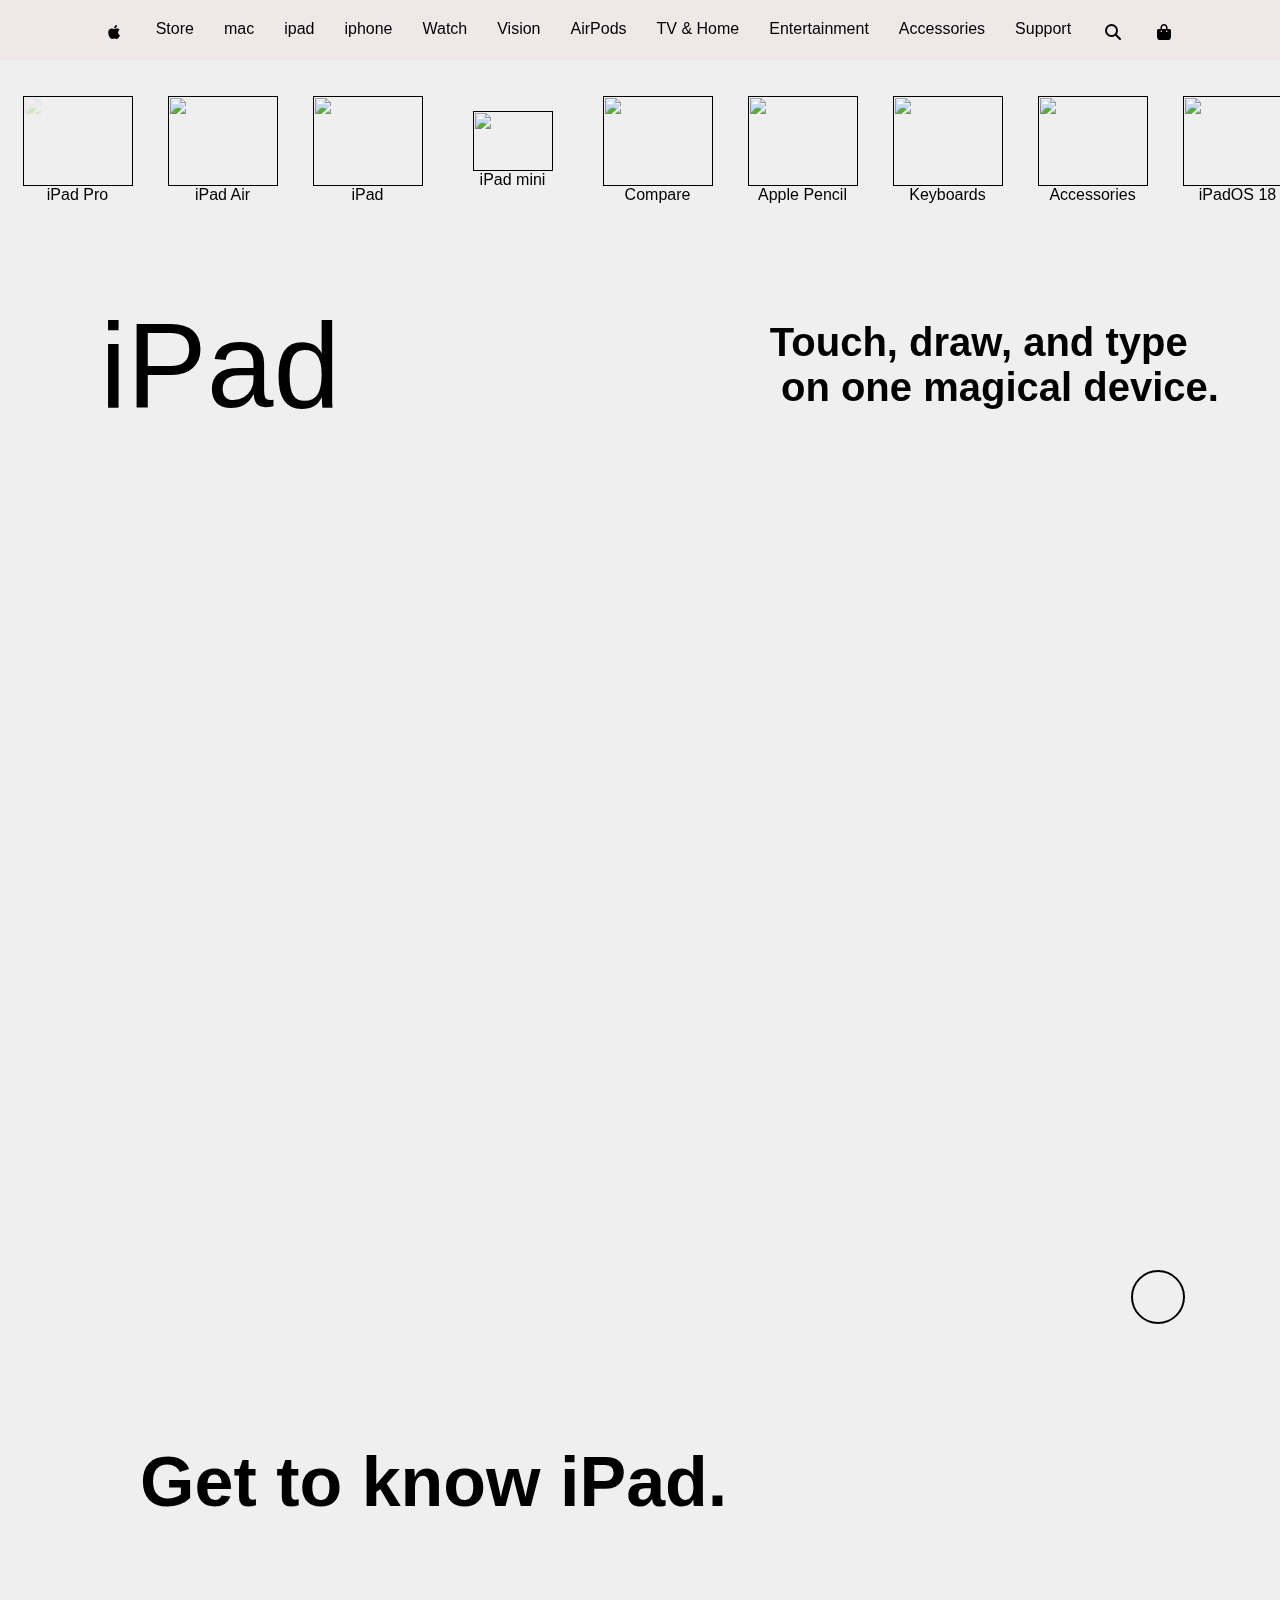
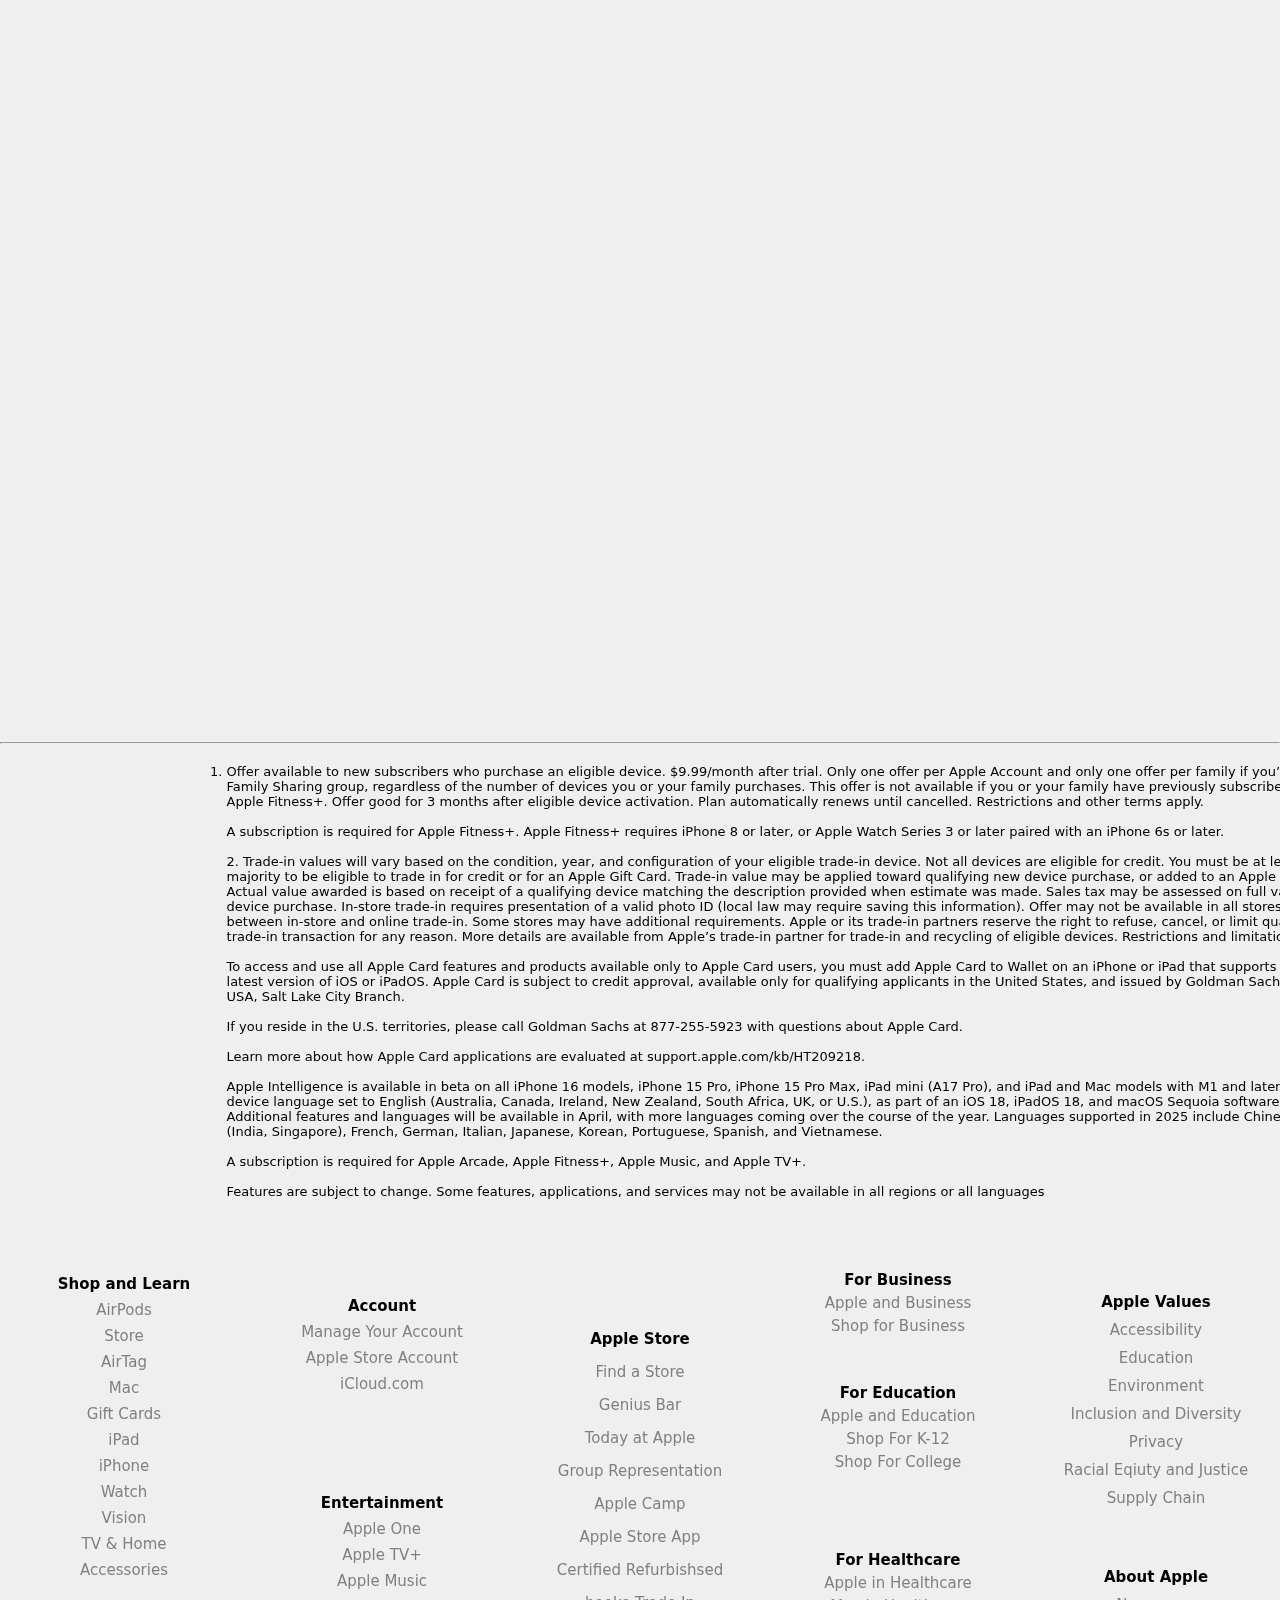
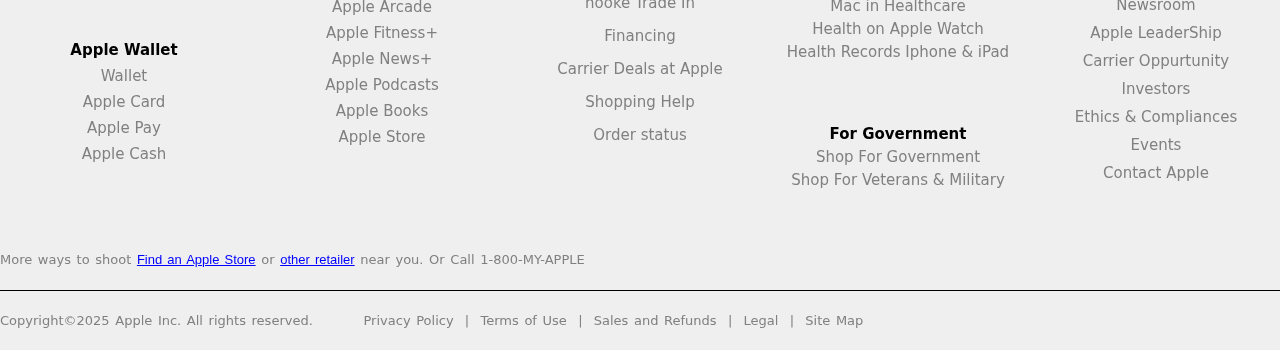
==== SUB_html_files/ipad.html @ dc6b5dbf "added all files except images" ====
<!DOCTYPE html>
<html lang="en">
<head>
    <meta charset="UTF-8">
    <meta http-equiv="X-UA-Compatible" content="IE=edge">
    <meta name="viewport" content="width=device-width, initial-scale=1.0">
    <title>iPad - Apple</title>
    <link rel="stylesheet" href="../CSS/ipad.css">
    <link rel="stylesheet" href="https://cdnjs.cloudflare.com/ajax/libs/font-awesome/6.7.2/css/all.min.css" integrity="sha512-Evv84Mr4kqVGRNSgIGL/F/aIDqQb7xQ2vcrdIwxfjThSH8CSR7PBEakCr51Ck+w+/U6swU2Im1vVX0SVk9ABhg==" crossorigin="anonymous" referrerpolicy="no-referrer" />
    <link rel="stylesheet" href="https://cdnjs.cloudflare.com/ajax/libs/font-awesome/6.7.2/css/all.min.css" integrity="sha512-Evv84Mr4kqVGRNSgIGL/F/aIDqQb7xQ2vcrdIwxfjThSH8CSR7PBEakCr51Ck+w+/U6swU2Im1vVX0SVk9ABhg==" crossorigin="anonymous" referrerpolicy="no-referrer" />

</head>
<body>
     <!-- ------------(header > all about navbar)------------------ -->
     <div class="navbar">
    
        <ul>
            <a href="../index.html" id="apple_icon"><i class="fa-brands fa-apple" style="color: black;" ></i></a>
            <li><a class="glow" href="./store.html">Store</a></li>
            <li><a class="glow" href="./mac.html">mac</a></li>
            <li><a class="glow" href="./ipad.html">ipad</a></li>
            <li><a class="glow" href="./iphone.html">iphone</a></li>
            <li><a class="glow" href="./watch.html">Watch</a></li>
            <li><a class="glow" href="">Vision</a></li>
            <li><a class="glow" href="">AirPods</a></li>
            <li><a class="glow" href="">TV & Home</a></li>
            <li><a class="glow" href="">Entertainment</a></li>
            <li><a class="glow" href="">Accessories</a></li>
            <li><a class="glow" href="./support.html">Support</a></li>
            <div id="search_box"><i class="fa-solid fa-magnifying-glass" style="color: black;" ></i></div>
            <div id="bag_icon"><i class="fa-solid fa-bag-shopping" style="color: black;"></i></div>
        </ul>
    </div>

         <!-- ------------( > png icons)------------------ -->
<div class="png_icon_collection">

<a href="" style="mix-blend-mode : color-burn ; " id="png_icons_1" class="png_icons"> <img src="../images/ipad_icon_1.svg" height="90px" width="110px">iPad Pro</a>
<a href="" id="png_icons_2" class="png_icons"> <img src="../images/ipad_icon_1.svg" height="90px" width="110px">iPad Air</a>
<a href="" id="png_icons_3" class="png_icons"> <img src="../images/ipad_icon_3.svg" height="90px" width="110px">iPad</a>
<a href="" id="png_icons_4" class="png_icons"> <img src="../images/ipad_icon_4.svg" height="60px" width="80px">iPad mini</a>
<a href="" id="png_icons_5" class="png_icons"> <img src="../images/mac_icon_7.svg" height="90px" width="110px">Compare</a>
<a href="" id="png_icons_6" class="png_icons"> <img src="../images/ipad_icon_6.svg" height="90px" width="110px">Apple Pencil</a>
<a href="" id="png_icons_7" class="png_icons"> <img src="../images/ipad_icon_7.svg" height="90px" width="110px">Keyboards</a>
<a href="" id="png_icons_8" class="png_icons"> <img src="../images/ipad_icon_8.svg" height="90px" width="110px">Accessories</a>
<a href="" id="png_icons_9" class="png_icons"> <img src="../images/ipad_icon_9.svg" height="90px" width="110px">iPadOS 18</a>
<a href="" id="png_icons_10" class="png_icons"> <img src="../images/ipad_icon_10.svg" height="90px" width="110px">Shop iPad</a>


</div>

         <!-- ------------( > video_title)------------------ -->

         <div class="vedio_title">
            <div id="name">iPad</div>
            <pre id="quote">Touch, draw, and type
 on one magical device. </pre>
         </div>


                  <!-- ------------( > video)------------------ -->
<div class="vedio_box">
    <video  style="border-radius: 20px;" src="../videos/ipad_video.mp4" width="100%"  autoplay muted loop playsinline></video>        
    <div id="play_buttn"></div>
</div>

                  <!-- ------------( below_video_title)------------------ -->

<div class="gettoknowmac">&emsp;&emsp;Get to know iPad.</div>

<!-- ------------( videos of get to know mac part)------------------ -->

<div class="suggestions_bar">

    <!-- syggestion box 1 -->
    <a href="" id="suggestions_1" class="suggestions">


    <div class="lower_pic" id="lower_pic_box_1"></div> 
    
    
    </a>

     <!-- syggestion box 2 -->

    <a href="" id="suggestions_2" class="suggestions"> 

      
                <div class="lower_pic" id="lower_pic_box_2"></div> 

    </a>

     <!-- syggestion box 3 -->

    <a href="" id="suggestions_3" class="suggestions"> 

       
                <div class="lower_pic" id="lower_pic_box_3"></div> 

    </a>

     <!-- syggestion box 4 -->

    <a href="" id="suggestions_4" class="suggestions">
        
       
                <div class="lower_pic" id="lower_pic_box_4"></div> 

    </a>

     <!-- syggestion box 5 -->

    <a href="" id="suggestions_5" class="suggestions">
        
       
                <div class="lower_pic" id="lower_pic_box_5"></div> 

    </a> 

 <!-- syggestion box 6 -->

 <a href="" id="suggestions_6" class="suggestions">
        
       
    <div class="lower_pic" id="lower_pic_box_6"></div> 

</a> 


<!-- syggestion box 7 -->

<a href="" id="suggestions_7" class="suggestions">
        
       
    <div class="lower_pic" id="lower_pic_box_7"></div> 

</a> 

</div>

<hr>
<main>
     <!-- ------------(footer > all bout footer)------------------ -->

    <footer>

        <div class="footer">
            <pre id="footer_para" >1. Offer available to new subscribers who purchase an eligible device. $9.99/month after trial. Only one offer per Apple Account and only one offer per family if you’re part of a
    Family Sharing group, regardless of the number of devices you or your family purchases. This offer is not available if you or your family have previously subscribed to
    Apple Fitness+. Offer good for 3 months after eligible device activation. Plan automatically renews until cancelled. Restrictions and other terms apply.
    
    A subscription is required for Apple Fitness+. Apple Fitness+ requires iPhone 8 or later, or Apple Watch Series 3 or later paired with an iPhone 6s or later.
    
    2. Trade‑in values will vary based on the condition, year, and configuration of your eligible trade‑in device. Not all devices are eligible for credit. You must be at least the age of
    majority to be eligible to trade in for credit or for an Apple Gift Card. Trade‑in value may be applied toward qualifying new device purchase, or added to an Apple Gift Card.
    Actual value awarded is based on receipt of a qualifying device matching the description provided when estimate was made. Sales tax may be assessed on full value of a new 
    device purchase. In‑store trade‑in requires presentation of a valid photo ID (local law may require saving this information). Offer may not be available in all stores, and may vary
    between in‑store and online trade‑in. Some stores may have additional requirements. Apple or its trade‑in partners reserve the right to refuse, cancel, or limit quantity of any
    trade‑in transaction for any reason. More details are available from Apple’s trade-in partner for trade‑in and recycling of eligible devices. Restrictions and limitations may apply.
    
    To access and use all Apple Card features and products available only to Apple Card users, you must add Apple Card to Wallet on an iPhone or iPad that supports and has the
    latest version of iOS or iPadOS. Apple Card is subject to credit approval, available only for qualifying applicants in the United States, and issued by Goldman Sachs Bank 
    USA, Salt Lake City Branch.
    
    If you reside in the U.S. territories, please call Goldman Sachs at 877-255-5923 with questions about Apple Card.
    
    Learn more about how Apple Card applications are evaluated at support.apple.com/kb/HT209218.
    
    Apple Intelligence is available in beta on all iPhone 16 models, iPhone 15 Pro, iPhone 15 Pro Max, iPad mini (A17 Pro), and iPad and Mac models with M1 and later, with Siri and
    device language set to English (Australia, Canada, Ireland, New Zealand, South Africa, UK, or U.S.), as part of an iOS 18, iPadOS 18, and macOS Sequoia software update.
    Additional features and languages will be available in April, with more languages coming over the course of the year. Languages supported in 2025 include Chinese, English
    (India, Singapore), French, German, Italian, Japanese, Korean, Portuguese, Spanish, and Vietnamese.
    
    A subscription is required for Apple Arcade, Apple Fitness+, Apple Music, and Apple TV+.
    
    Features are subject to change. Some features, applications, and services may not be available in all regions or all languages</pre>
        </div>
    <br>
        <div id="extra_info">
            <!-- all aboout column - 1 -->
    <div  id="grid-box-1" class="grid-box"> 
        <div id="section_1">
         
            <h1 class="column-1-title-1">Shop and Learn</h1>
            <a href="#" class="column-1">AirPods</a>
            <a href="store.html" class="column-1">Store</a>
            <a href="#" class="column-1">AirTag</a>
            <a href="mac.html" class="column-1">Mac</a>
            <a href="#" class="column-1">Gift Cards</a>
            <a href="ipad.html" class="column-1">iPad</a>
            <a href="iphone.html" class="column-1">iPhone</a>
            <a href="watch.html" class="column-1">Watch</a>
            <a href="#" class="column-1">Vision</a>
            <a href="#" class="column-1">TV & Home</a>
            <a href="#" class="column-1">Accessories</a>
    
        </div>
        <div id="section_2">
            <h1 class="column-1-title-1">Apple Wallet</h1>
            <a href="#" class="column-1">Wallet</a>
            <a href="#" class="column-1">Apple Card</a>
            <a href="#" class="column-1">Apple Pay</a>
            <a href="#" class="column-1">Apple Cash</a>
        </div>
    </div>
     <!-- all aboout column - 2 -->
    <div  id="grid-box-2" class="grid-box"> 
        <div id="section_3">
    
            <h1 class="column-1-title-1">Account</h1>
            <a href="#" class="column-1">Manage Your Account</a>
            <a href="#" class="column-1">Apple Store Account</a>
            <a href="#" class="column-1">iCloud.com</a>
    
        </div>
        <div id="section_4">
    
            <h1 class="column-1-title-1">Entertainment</h1>
            <a href="#" class="column-1">Apple One</a>
            <a href="#" class="column-1">Apple TV+</a>
            <a href="#" class="column-1">Apple Music</a>
            <a href="#" class="column-1">Apple Arcade</a>
            <a href="#" class="column-1">Apple Fitness+</a>
            <a href="#" class="column-1">Apple News+</a>
            <a href="#" class="column-1">Apple Podcasts</a>
            <a href="#" class="column-1">Apple Books</a>
            <a href="store.html" class="column-1">Apple Store</a>
    
        </div>
    </div>
     <!-- all aboout column - 3 -->
    <div  id="grid-box-3" class="grid-box"> 
    
        <h1 class="column-1-title-1">Apple Store</h1>
        <a href="store.html" class="column-1"> Find a Store</a>
        <a href="#" class="column-1">Genius Bar</a>
        <a href="index.html" class="column-1">Today at Apple</a>
        <a href="#" class="column-1">Group Representation</a>
        <a href="../index.html" class="column-1">Apple Camp</a>
        <a href="store.html" class="column-1">Apple Store App</a>
        <a href="#" class="column-1">Certified Refurbishsed</a>
        <a href="#" class="column-1">hooke Trade In</a>
        <a href="#" class="column-1">Financing</a>
        <a href="#" class="column-1">Carrier Deals at Apple</a>
        <a href="#" class="column-1">Shopping Help</a>
        <a href="#" class="column-1">Order status</a>
    
    </div>
     <!-- all aboout column - 3 -->
    
    <div  id="grid-box-4" class="grid-box"> 
    
        <div id="section_5">
            <h1 class="column-1-title-1">For Business</h1>
            <a href="#" class="column-1"> Apple and Business</a>
            <a href="#" class="column-1">Shop for Business</a>
        </div>
    
        <div id="section_6">
            <h1 class="column-1-title-1">For Education</h1>
            <a href="#" class="column-1"> Apple and Education</a>
            <a href="#" class="column-1">Shop For K-12</a>
            <a href="#" class="column-1">Shop For College</a>
        </div>
    
        <div id="section_7">
            <h1 class="column-1-title-1">For Healthcare</h1>
            <a href="#" class="column-1"> Apple in Healthcare</a>
            <a href="mac.html" class="column-1">Mac in Healthcare</a>
            <a href="watch.html" class="column-1">Health on Apple Watch</a>
            <a href="#" class="column-1">Health Records Iphone & iPad</a>
        </div>
    
        <div id="section_8">
            <h1 class="column-1-title-1">For Government</h1>
            <a href="#" class="column-1"> Shop For Government</a>
            <a href="#" class="column-1">Shop For Veterans & Military</a>
        </div>
    
    </div>
    <div  id="grid-box-5" class="grid-box"> 
       
        <div id="section_9">
            <h1 class="column-1-title-1">Apple Values</h1>
            <a href="#" class="column-1">Accessibility</a>
            <a href="#" class="column-1">Education</a>
            <a href="#" class="column-1">Environment</a>
            <a href="#" class="column-1">Inclusion and Diversity</a>
            <a href="#" class="column-1">Privacy</a>
            <a href="#" class="column-1">Racial Eqiuty and Justice</a>
            <a href="#" class="column-1">Supply Chain</a>
        
        </div>
    
        <div id="section_10">
    
         
                <h1 class="column-1-title-1"> About Apple</h1>
                <a href="#" class="column-1">Newsroom</a>
                <a href="#" class="column-1">Apple LeaderShip</a>
                <a href="#" class="column-1">Carrier Oppurtunity</a>
                <a href="#" class="column-1">Investors</a>
                <a href="#" class="column-1">Ethics & Compliances</a>
                <a href="#" class="column-1">Events</a>
                <a href="#" class="column-1">Contact Apple</a>
            
    
        </div>
    </div>
        </div>
    <!-- ----------------IMP info---------------------------------- -->
        <br>
    
        <div id="imp_info">
            <div id="above_copyright">
                <p id="second_last_line">More ways to shoot <a href="" style="color: blue; text-decoration: underline;" >Find an Apple Store</a> or <a 
                    style="color: blue; text-decoration: underline;" href="">other retailer</a> near you. Or Call 1-800-MY-APPLE</p>
            </div>
    
            <div id="copyright">
                <pre id="last_line" >Copyright&copy;2025 Apple Inc. All rights reserved.         Privacy Policy  |  Terms of Use  |  Sales and Refunds  |  Legal  |  Site Map</pre>
            </div>
        </div>
    </footer>
---- CSS/ipad.css ----
body{
    overflow-x: hidden;
  }
  * {
    padding: 0;
    margin: 0;
  }
  /* -------------(header > navbar )----------------- */
  body{
    background-color: #efefef ;
  }
  .navbar {
    /* border: 1px solid black; */
    height: 60px;
    width: 100%;
    display: flex;
    flex-direction: row;
    justify-content: center;
    align-items: center;
    justify-content: space-around;
    gap: 30px;
    background-color: #eee8e8 ;
    /* position: fixed; */
  }
  .glow{
    transition: text-shadow 0.3s ease-in-out, color 0.3s ease-in-out;
  }
  
  .glow:hover{
  color :rgba(255, 255, 255, 1);
  text-shadow: 0 0 5px rgba(255, 255, 255, 0.8),
               0 0 10px rgba(255, 255, 255, 0.6),
               0 0 20px rgba(255, 255, 255, 0.4)
  }
  
  #apple_icon {
    /* border: 1px solid black; */
    height: 20px;
    width: 2%;
  
  }
  
  #apple_icon,#search_box,#bag_icon:hover{
  cursor: -webkit-grabbing;
  }
  
  #search_box {
    /* border: 1px solid black; */
    height: 20px;
    width: 2%;
  }
  #bag_icon {
    /* border: 1px solid black; */
    height: 20px;
    width: 2%;
  }
  a {
    font-family: -apple-system, BlinkMacSystemFont, "Segoe UI", Roboto,
      "Helvetica Neue", Arial, sans-serif;
    font-weight: 20px;
    text-decoration: none;
    color: black;
  }
  i {
    padding: 4px;
    color: white;
  }
  ul {
    gap: 30px;
    list-style: none;
    display: flex;
  }
  /* -------------( > png icons )----------------- */
  .png_icon_collection{
    height: 160px;
    width: 98.6%;
    /* border: 1px solid black; */
    padding: 10px;
    display: grid;
    grid-template-columns: repeat(11,135px);
    grid-template-rows: 1;
    gap: 10px;
    overflow-y: hidden;
  overflow-x: auto;
  }
  
  .png_icons{
    /* border: 1px solid black; */
    display: flex;
    justify-content: center;
    align-items: center;
  }

  #png_icons_1,#png_icons_2,#png_icons_3,#png_icons_4,#png_icons_5,#png_icons_6,#png_icons_7,#png_icons_8,#png_icons_9,#png_icons_10{
display: flex;
flex-direction: column;
  }
  
  /* -------------(vedio > quote )----------------- */
   
  .vedio_title{
    height: 250px;
    width: 100%;
    /* border: 1px solid black; */
    display: flex;
    flex-direction: row;
    justify-content: center;
    align-items: center;
    justify-content: space-between;
  }
  
  #name{
  font-family: -apple-system, BlinkMacSystemFont, "Segoe UI", Roboto,"Helvetica Neue", Arial, sans-serif;
  font-weight: 500;
  font-size: 120px;
  text-decoration: none;
  color: black;
  margin-left: 100px;
  }
  
  #quote{
    font-family: -apple-system, BlinkMacSystemFont, "Segoe UI", Roboto,"Helvetica Neue", Arial, sans-serif;
  font-weight: bold;
  font-size: 40px;
  text-decoration: none;
  color: black;
  margin-right: 50px;
  }
  
  .vedio_box{
    /* border: 1px solid black; */
    height: 832px;
    width: 95.6%;
    margin: 30px;
    border-radius: 20px;
    object-fit: cover;
  position: relative;
  }
  
  #play_buttn{
    height: 50px;
    width: 50px;
    border: 2px solid black;
    border-radius: 50%;
    background-image: url("../images/play_buttn.jpg");
    background-size: cover;
    position: absolute;
  top: 750px;
  left: 90%;
  }
  /* -------------(below_video_title )----------------- */
  
  .gettoknowmac{
    height: 200px;
    width: 100%;
    /* border: 1px solid black; */
    display: flex;
    justify-content: center;
    align-items: center;
    justify-content: flex-start;
    font-family: -apple-system, BlinkMacSystemFont, "Segoe UI", Roboto,"Helvetica Neue", Arial, sans-serif;
    font-weight: bold;
    font-size: 70px;
    text-decoration: none;
    color: black;
  }
  
  
  /* ---------suggestion_bar___-------------- */
  .suggestions_bar{
    /* border: 1px solid black; */
    height: 700px;
    width: 100%;
    padding: 30px;
    display: grid;
    grid-template-columns: repeat(7,420px);
    gap: 25px;
  overflow-y: hidden;
  overflow-x: auto;
  }
  
  
  
  .lower_pic{
    /* border: 1px solid black; */
    height: 100%;
    width: 100%;
    border-radius: 35px;
  }
  
  .suggestions{
  
    display: flex;
    flex-direction: column;
    justify-content: space-around;
    transition: transform 0.7s ease;
    
  }
  
  .suggestions:hover{
  
    transform: scale(1.05);  
  }
  /* 
  #suggestions_1,#suggestions_2,#suggestions_3,#suggestions_4,#suggestions_5{
    border-radius: 8px;
  } */
  
  
  
  /* ------suggestion box 1 */
  
  
  #upper_title_box_1,#upper_title_box_2,#upper_title_box_3,#upper_title_box_4,#upper_title_box_5{
    font-family: system-ui, -apple-system, BlinkMacSystemFont, 'Segoe UI', Roboto, Oxygen, Ubuntu, Cantarell, 'Open Sans', 'Helvetica Neue', sans-serif;
    font-size: 30px;
    font-weight: 60px;
   
  }
  
  #lower_pic_box_1{
    background-image: url("../images/fb-1.png");
    background-size: cover;
  }
  #lower_pic_box_2{
    background-image: url("../images/fb-2.png");
    background-size: cover;
  }
  
  #lower_pic_box_3{
    background-image: url("../images/fb-3.png");
    background-size: cover;
  }
  
  #lower_pic_box_4{
    background-image: url("../images/fb-4.png");
    background-size: cover;
  }
  
  #lower_pic_box_5{
    background-image: url("../images/fb-5.png");
    background-size: cover;
  }
  
  #lower_pic_box_6{
    background-image: url("../images/fb-6.png");
    background-size: cover;
  }

  #lower_pic_box_7{
    background-image: url("../images/fb-7.png");
    background-size: cover;
  }
  
  
  /* -----------(footer of mac.html----------------------) */
  
  
  .footer {
    /* border: 1px solid black; */
    height: 500px;
    width: 100%;
    background-color: #efefef;
  }
  
  #footer_para {
    font-family: system-ui, -apple-system, BlinkMacSystemFont, "Segoe UI", Roboto,
      Oxygen, Ubuntu, Cantarell, "Open Sans", "Helvetica Neue", sans-serif;
    font-size: 13px;
    margin-left: 210px;
    padding-top: 20px;
  }
  /* -------------(footer > extra_info)------------------- */
  #extra_info {
    height: 550px;
    width: 100%;
    background-color: #efefef;
    display: grid;
    grid-template-columns: repeat(5, 1fr);
    gap: 10px;
  }
  
  /* ----------all aboout column -1 ------------------------------- */
  #grid-box-1 {
    display: flex;
    flex-direction: column;
    justify-content: center;
    align-items: center;
  }
  
  #section_1 {
    /* border: 1px solid blue; */
    height: 60%;
    width: 100%;
    display: flex;
    flex-direction: column;
    gap: 8px;
    justify-content: center;
    align-items: center;
  }
  .column-1 {
    font-family: system-ui, -apple-system, BlinkMacSystemFont, "Segoe UI", Roboto,
      Oxygen, Ubuntu, Cantarell, "Open Sans", "Helvetica Neue", sans-serif;
    font-size: 15px;
    font-weight: 300;
    color: grey;
  }
  .column-1:hover {
    text-decoration: underline;
  }
  .column-1-title-1 {
    font-family: system-ui, -apple-system, BlinkMacSystemFont, "Segoe UI", Roboto,
      Oxygen, Ubuntu, Cantarell, "Open Sans", "Helvetica Neue", sans-serif;
    font-size: 15px;
    font-weight: bold;
    color: rgb(0, 0, 0);
  }
  
  #section_2 {
    /* border: 1px solid blue; */
    height: 40%;
    width: 100%;
    display: flex;
    flex-direction: column;
    gap: 8px;
    justify-content: center;
    align-items: center;
  }
  /* ----------all aboout column - 2 ------------------------------- */
  #grid-box-2 {
    display: flex;
    flex-direction: column;
    justify-content: flex-start;
    justify-content: center;
    align-items: center;
  }
  
  #section_3 {
    /* border: 1px solid blue; */
    height: 30%;
    width: 100%;
    display: flex;
    flex-direction: column;
    gap: 8px;
    justify-content: center;
    align-items: center;
  }
  
  #section_4 {
    /* border: 1px solid blue; */
    height: 70%;
    width: 100%;
    display: flex;
    flex-direction: column;
    gap: 8px;
    justify-content: center;
    align-items: center;
  }
  /* ----------all aboout column - 3 ------------------------------- */
  #grid-box-3 {
    display: flex;
    flex-direction: column;
    justify-content: flex-start;
    justify-content: center;
    align-items: center;
    gap: 15px;
  }
  
  /* ----------all aboout column - 4 ------------------------------- */
  #grid-box-4 {
    display: flex;
    flex-direction: column;
    justify-content: flex-start;
    justify-content: center;
    align-items: center;
  }
  
  #section_5 {
    /* border: 1px solid blue; */
    height: 15%;
    width: 100%;
    display: flex;
    flex-direction: column;
    gap: 5px;
    justify-content: center;
    align-items: center;
  }
  #section_6 {
    /* border: 1px solid blue; */
    height: 30%;
    width: 100%;
    display: flex;
    flex-direction: column;
    gap: 5px;
    justify-content: center;
    align-items: center;
  }
  #section_7 {
    /* border: 1px solid blue; */
    height: 35%;
    width: 100%;
    display: flex;
    flex-direction: column;
    gap: 5px;
    justify-content: center;
    align-items: center;
  }
  #section_8 {
    /* border: 1px solid blue; */
    height: 20%;
    width: 100%;
    display: flex;
    flex-direction: column;
    gap: 5px;
    justify-content: center;
    align-items: center;
  }
  /* ----------all aboout column - 5 ------------------------------- */
  #grid-box-5 {
    display: flex;
    flex-direction: column;
    justify-content: flex-start;
    justify-content: center;
    align-items: center;
  }
  
  #section_9 {
    /* border: 1px solid blue; */
    height: 50%;
    width: 100%;
    display: flex;
    flex-direction: column;
    gap: 10px;
    justify-content: center;
    align-items: center;
  }
  
  #section_10 {
    /* border: 1px solid blue; */
    height: 50%;
    width: 100%;
    display: flex;
    flex-direction: column;
    gap: 10px;
    justify-content: center;
    align-items: center;
  }
  /* -----------(IMP info)------------------ */
  #imp_info {
    /* border: 1px solid black; */
    height: 120px;
    width: 100%;
    display: flex;
    flex-direction: column;
    justify-content: center;
    align-items: center;
    justify-content: space-evenly;
    background-color: #efefef;
  }
  
  #above_copyright {
    border-bottom: 1px solid black;
    height: 50%;
    width: 100%;
    display: flex;
    align-items: center;
  }
  
  #second_last_line {
    font-family: system-ui, -apple-system, BlinkMacSystemFont, "Segoe UI", Roboto,
      Oxygen, Ubuntu, Cantarell, "Open Sans", "Helvetica Neue", sans-serif;
    font-size: 13px;
    font-weight: 150;
    word-spacing: 1.5px;
    color: grey;
  }
  
  #copyright {
    display: flex;
    align-items: center;
    height: 50%;
    width: 100%;
  }
  
  #last_line {
    font-family: system-ui, -apple-system, BlinkMacSystemFont, "Segoe UI", Roboto,
      Oxygen, Ubuntu, Cantarell, "Open Sans", "Helvetica Neue", sans-serif;
    font-size: 13px;
    font-weight: 150;
    word-spacing: 1.5px;
    color: grey;
  }
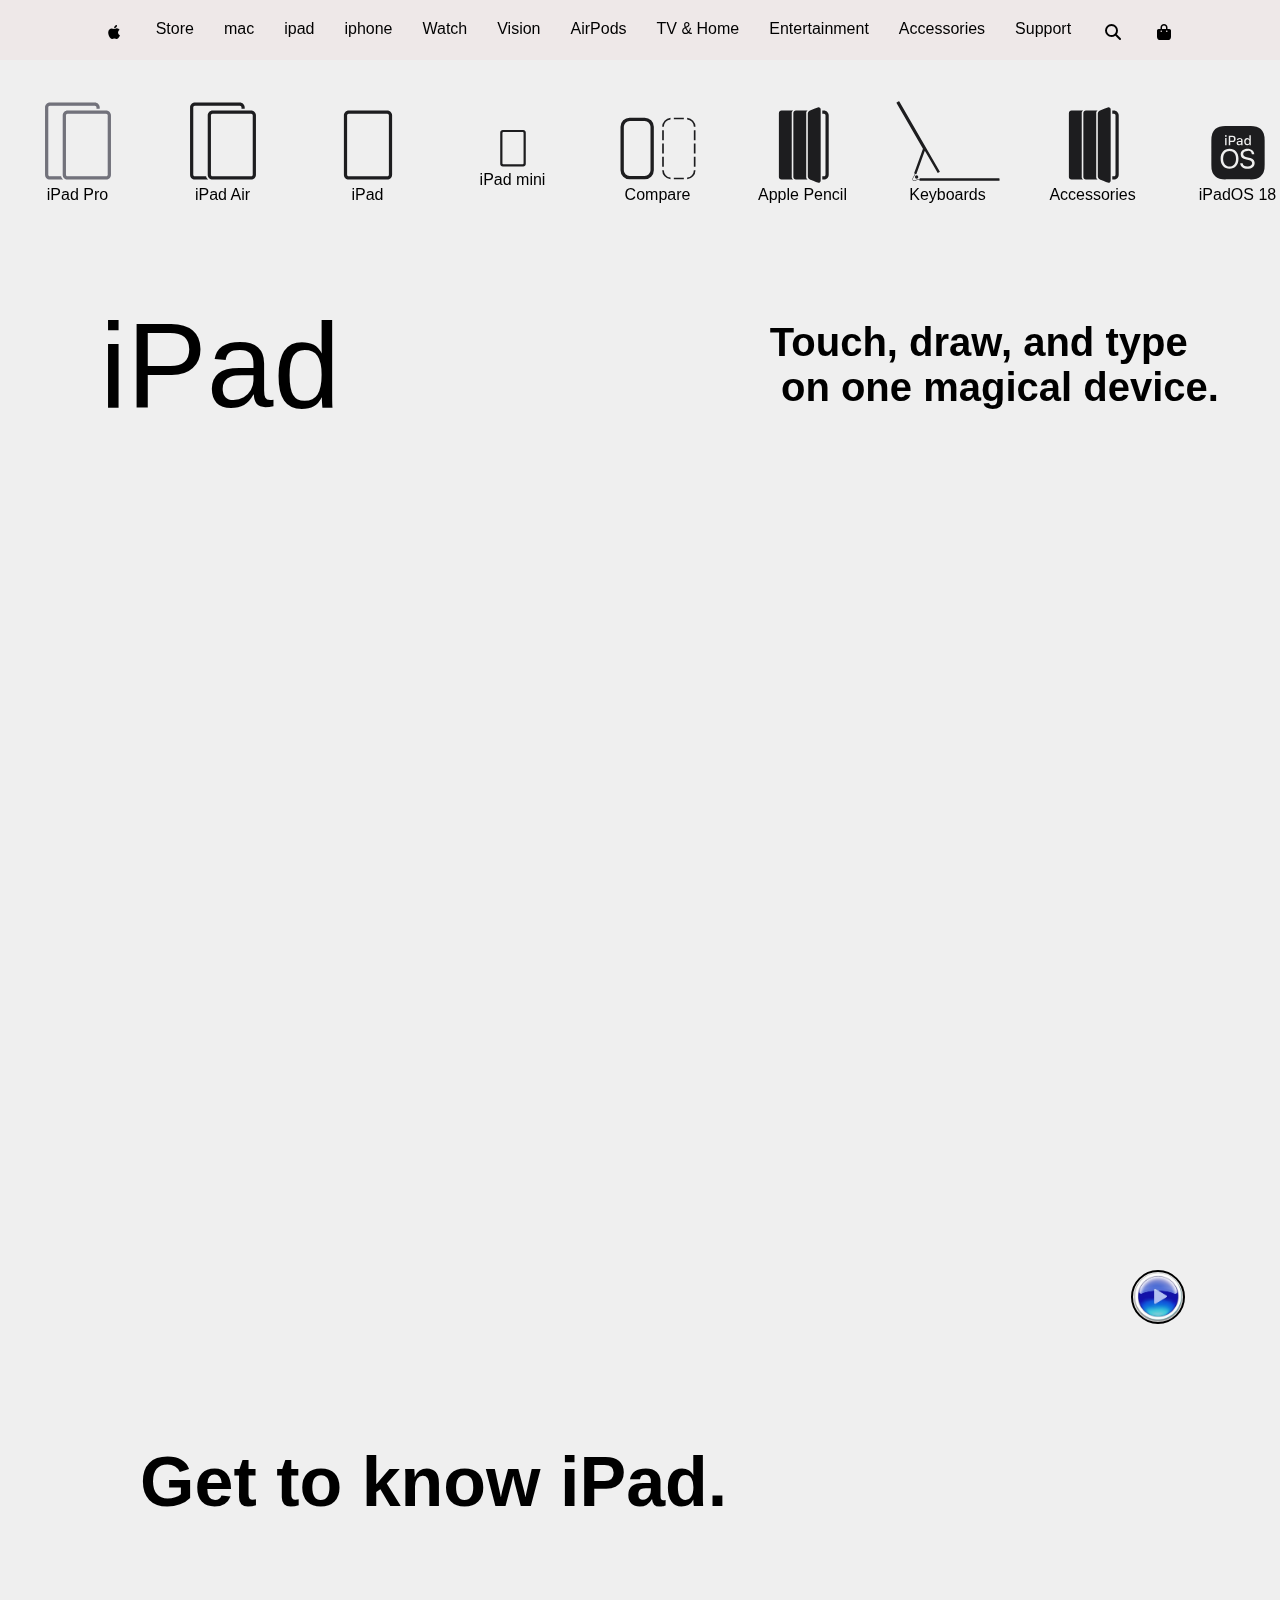
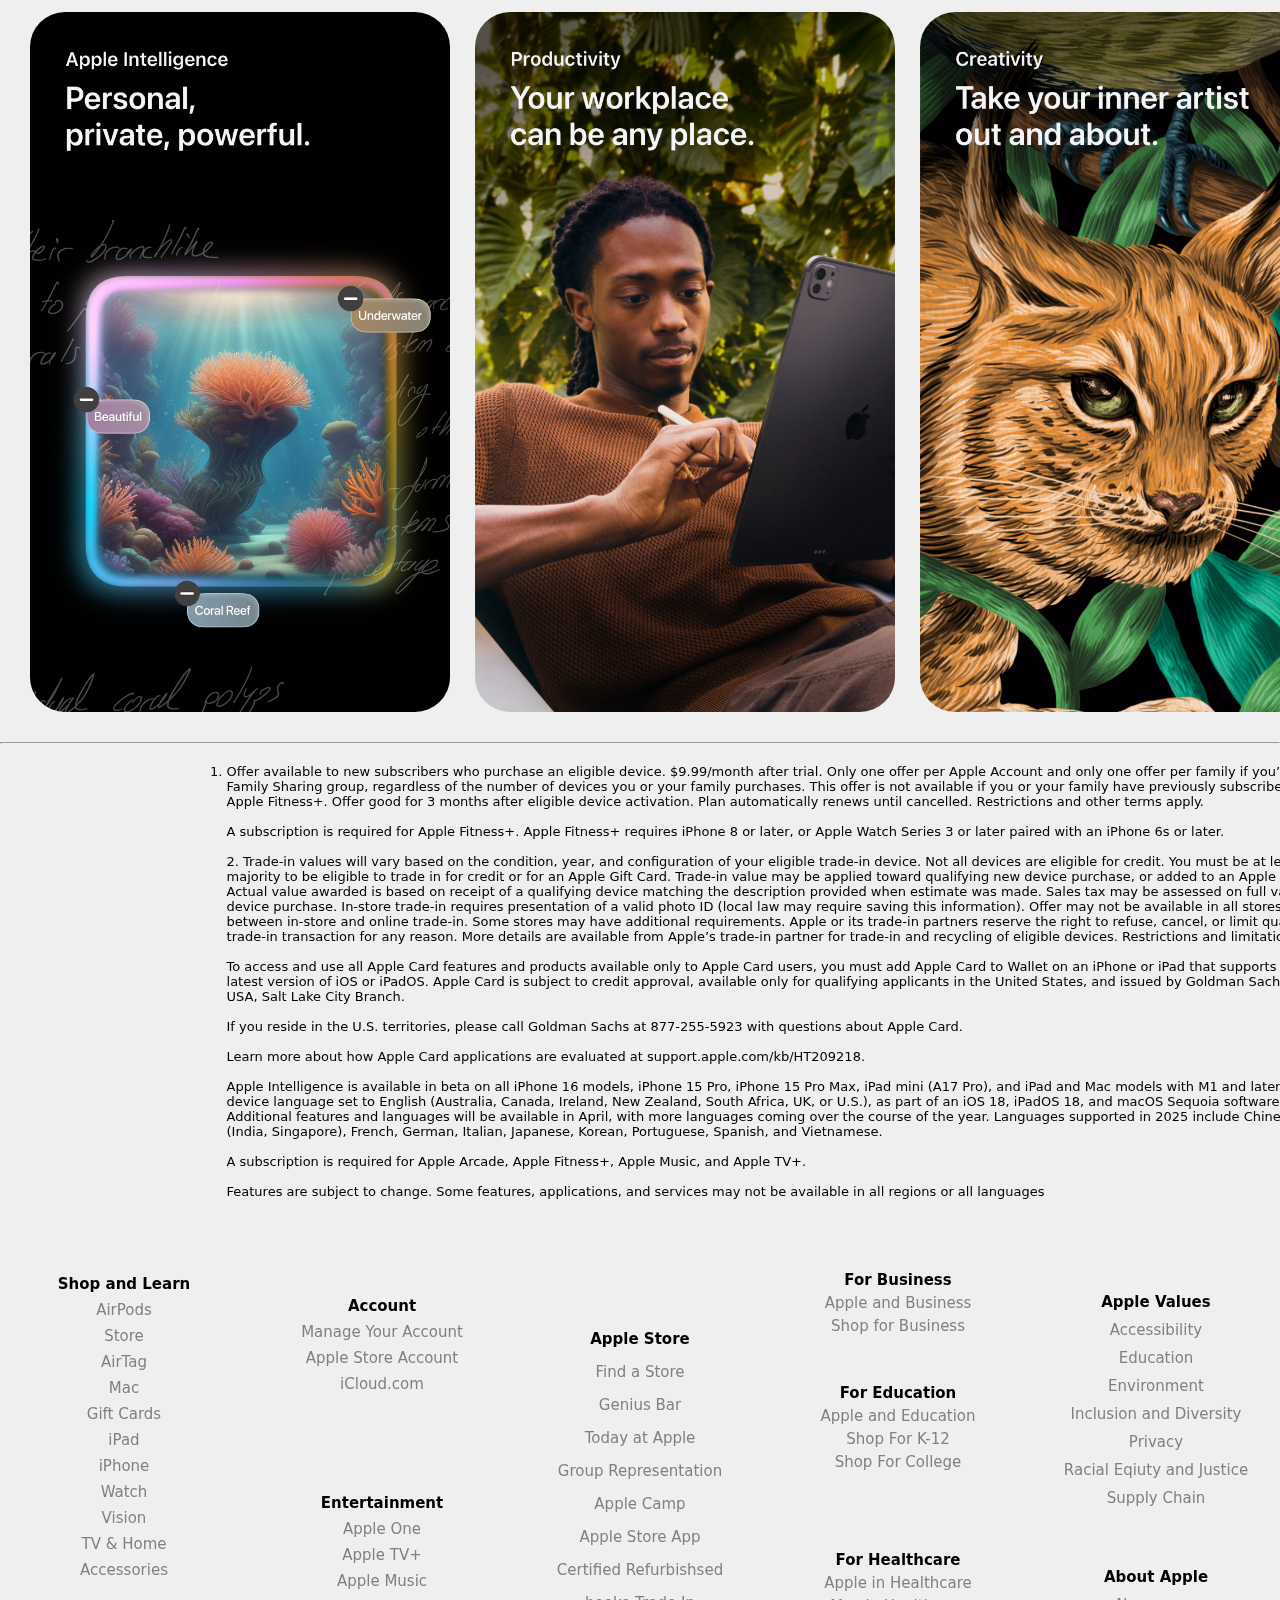
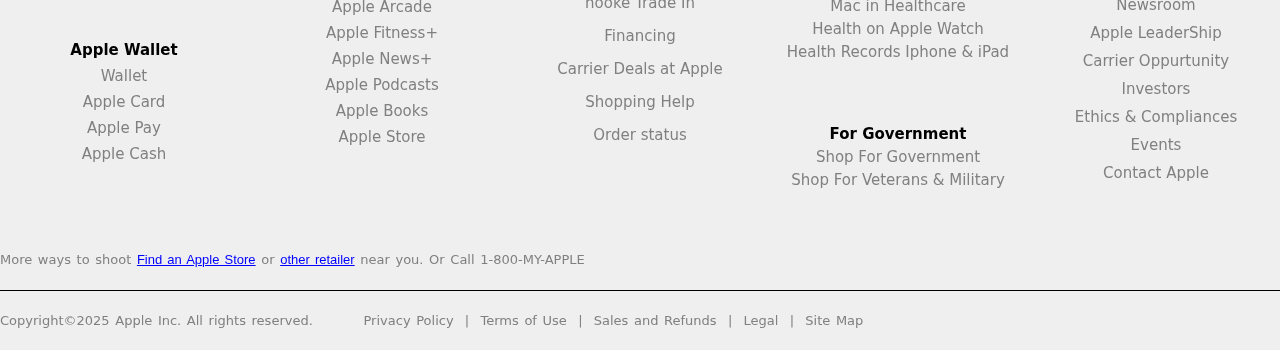
==== commit 58aa3862: "Updated paths of ipad.html" ====
--- a/SUB_html_files/ipad.html
+++ b/SUB_html_files/ipad.html
@@ -35,16 +35,16 @@
          <!-- ------------( > png icons)------------------ -->
 <div class="png_icon_collection">
 
-<a href="" style="mix-blend-mode : color-burn ; " id="png_icons_1" class="png_icons"> <img src="../images/ipad_icon_1.svg" height="90px" width="110px">iPad Pro</a>
-<a href="" id="png_icons_2" class="png_icons"> <img src="../images/ipad_icon_1.svg" height="90px" width="110px">iPad Air</a>
-<a href="" id="png_icons_3" class="png_icons"> <img src="../images/ipad_icon_3.svg" height="90px" width="110px">iPad</a>
-<a href="" id="png_icons_4" class="png_icons"> <img src="../images/ipad_icon_4.svg" height="60px" width="80px">iPad mini</a>
-<a href="" id="png_icons_5" class="png_icons"> <img src="../images/mac_icon_7.svg" height="90px" width="110px">Compare</a>
-<a href="" id="png_icons_6" class="png_icons"> <img src="../images/ipad_icon_6.svg" height="90px" width="110px">Apple Pencil</a>
-<a href="" id="png_icons_7" class="png_icons"> <img src="../images/ipad_icon_7.svg" height="90px" width="110px">Keyboards</a>
-<a href="" id="png_icons_8" class="png_icons"> <img src="../images/ipad_icon_8.svg" height="90px" width="110px">Accessories</a>
-<a href="" id="png_icons_9" class="png_icons"> <img src="../images/ipad_icon_9.svg" height="90px" width="110px">iPadOS 18</a>
-<a href="" id="png_icons_10" class="png_icons"> <img src="../images/ipad_icon_10.svg" height="90px" width="110px">Shop iPad</a>
+<a href="" style="mix-blend-mode : color-burn ; " id="png_icons_1" class="png_icons"> <img src="../ipad_icon_1.svg" height="90px" width="110px">iPad Pro</a>
+<a href="" id="png_icons_2" class="png_icons"> <img src="../ipad_icon_1.svg" height="90px" width="110px">iPad Air</a>
+<a href="" id="png_icons_3" class="png_icons"> <img src="../ipad_icon_3.svg" height="90px" width="110px">iPad</a>
+<a href="" id="png_icons_4" class="png_icons"> <img src="../ipad_icon_4.svg" height="60px" width="80px">iPad mini</a>
+<a href="" id="png_icons_5" class="png_icons"> <img src="../mac_icon_7.svg" height="90px" width="110px">Compare</a>
+<a href="" id="png_icons_6" class="png_icons"> <img src="../ipad_icon_6.svg" height="90px" width="110px">Apple Pencil</a>
+<a href="" id="png_icons_7" class="png_icons"> <img src="../ipad_icon_7.svg" height="90px" width="110px">Keyboards</a>
+<a href="" id="png_icons_8" class="png_icons"> <img src="../ipad_icon_8.svg" height="90px" width="110px">Accessories</a>
+<a href="" id="png_icons_9" class="png_icons"> <img src="../ipad_icon_9.svg" height="90px" width="110px">iPadOS 18</a>
+<a href="" id="png_icons_10" class="png_icons"> <img src="../ipad_icon_10.svg" height="90px" width="110px">Shop iPad</a>
 
 
 </div>
@@ -321,4 +321,4 @@
                 <pre id="last_line" >Copyright&copy;2025 Apple Inc. All rights reserved.         Privacy Policy  |  Terms of Use  |  Sales and Refunds  |  Legal  |  Site Map</pre>
             </div>
         </div>
-    </footer>+    </footer>
--- a/CSS/ipad.css
+++ b/CSS/ipad.css
@@ -142,7 +142,7 @@
     width: 50px;
     border: 2px solid black;
     border-radius: 50%;
-    background-image: url("../images/play_buttn.jpg");
+    background-image: url("../play_buttn.jpg");
     background-size: cover;
     position: absolute;
   top: 750px;
@@ -219,36 +219,36 @@
   }
   
   #lower_pic_box_1{
-    background-image: url("../images/fb-1.png");
+    background-image: url("../fb-1.png");
     background-size: cover;
   }
   #lower_pic_box_2{
-    background-image: url("../images/fb-2.png");
+    background-image: url("../fb-2.png");
     background-size: cover;
   }
   
   #lower_pic_box_3{
-    background-image: url("../images/fb-3.png");
+    background-image: url("../fb-3.png");
     background-size: cover;
   }
   
   #lower_pic_box_4{
-    background-image: url("../images/fb-4.png");
+    background-image: url("../fb-4.png");
     background-size: cover;
   }
   
   #lower_pic_box_5{
-    background-image: url("../images/fb-5.png");
+    background-image: url("../fb-5.png");
     background-size: cover;
   }
   
   #lower_pic_box_6{
-    background-image: url("../images/fb-6.png");
+    background-image: url("../fb-6.png");
     background-size: cover;
   }
 
   #lower_pic_box_7{
-    background-image: url("../images/fb-7.png");
+    background-image: url("../fb-7.png");
     background-size: cover;
   }
   
@@ -489,4 +489,4 @@
     font-weight: 150;
     word-spacing: 1.5px;
     color: grey;
-  }+  }
